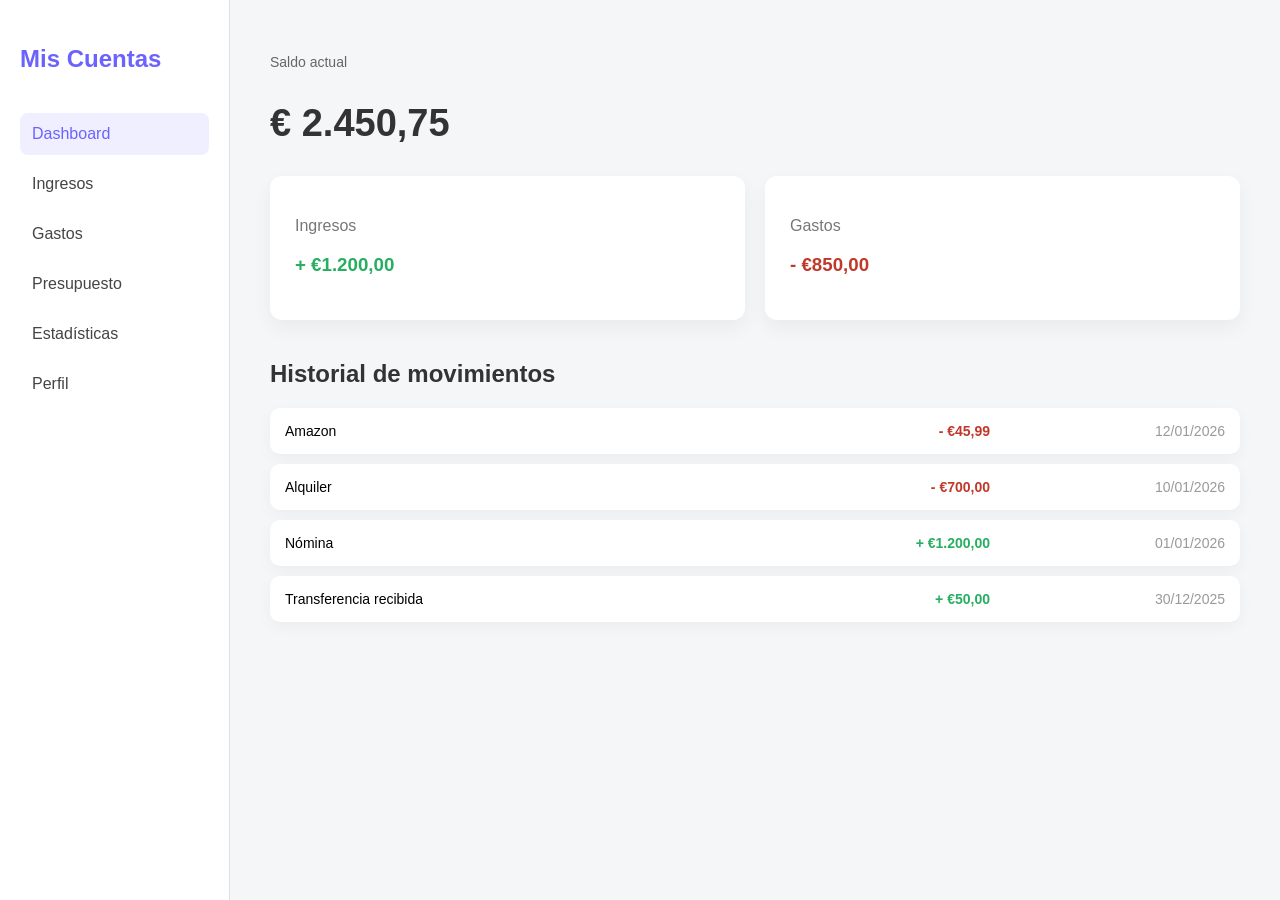
==== front/panel/index.html @ eefa3801 "añadimos panel de control" ====
<!DOCTYPE html>
<html lang="es">
<head>
  <meta charset="UTF-8">
  <title>Dashboard | Aplicación de Cuentas</title>
  <link rel="stylesheet" href="estilos/style.css">
</head>
<body>

<div class="app">

  <!-- SIDEBAR -->
  <aside class="sidebar">
    <h2 class="logo">Mis Cuentas</h2>
    <nav>
      <a class="active">Dashboard</a>
      <a>Ingresos</a>
      <a>Gastos</a>
      <a>Presupuesto</a>
      <a>Estadísticas</a>
      <a>Perfil</a>
    </nav>
  </aside>

  <!-- CONTENIDO -->
  <main class="content">

    <!-- SALDO -->
    <section class="saldo">
      <p class="label">Saldo actual</p>
      <h1 class="amount">€ 2.450,75</h1>
    </section>

    <!-- RESUMEN -->
    <section class="resumen">
      <div class="card">
        <p>Ingresos</p>
        <h3 class="ingresos">+ €1.200,00</h3>
      </div>

      <div class="card">
        <p>Gastos</p>
        <h3 class="gastos">- €850,00</h3>
      </div>
    </section>

    <!-- HISTORIAL -->
    <section class="historial">
      <h2>Historial de movimientos</h2>

      <div class="movimiento gasto">
        <span>Amazon</span>
        <span>- €45,99</span>
        <span>12/01/2026</span>
      </div>

      <div class="movimiento gasto">
        <span>Alquiler</span>
        <span>- €700,00</span>
        <span>10/01/2026</span>
      </div>

      <div class="movimiento ingreso">
        <span>Nómina</span>
        <span>+ €1.200,00</span>
        <span>01/01/2026</span>
      </div>

      <div class="movimiento ingreso">
        <span>Transferencia recibida</span>
        <span>+ €50,00</span>
        <span>30/12/2025</span>
      </div>

    </section>

  </main>

</div>

</body>
</html>
---- front/panel/estilos/style.css ----
* {
  box-sizing: border-box;
  font-family: Arial, Helvetica, sans-serif;
}

body {
  margin: 0;
  background-color: #f4f6f8;
}

/* LAYOUT */
.app {
  display: flex;
  height: 100vh;
}

/* SIDEBAR */
.sidebar {
  width: 230px;
  background: #ffffff;
  border-right: 1px solid #e0e0e0;
  padding: 25px 20px;
}

.logo {
  color: #6c63ff;
  margin-bottom: 40px;
}

.sidebar nav a {
  display: block;
  padding: 12px;
  margin-bottom: 8px;
  border-radius: 8px;
  color: #444;
  text-decoration: none;
  transition: background 0.2s;
}

.sidebar nav a:hover,
.sidebar nav a.active {
  background-color: #f0efff;
  color: #6c63ff;
}

/* CONTENIDO */
.content {
  flex: 1;
  padding: 40px;
  overflow-y: auto;
}

/* SALDO */
.saldo {
  margin-bottom: 30px;
}

.label {
  font-size: 14px;
  color: #666;
}

.amount {
  font-size: 38px;
  color: #333;
}

/* RESUMEN */
.resumen {
  display: flex;
  gap: 20px;
  margin-bottom: 40px;
}

.card {
  flex: 1;
  background: #ffffff;
  padding: 25px;
  border-radius: 12px;
  box-shadow: 0 8px 20px rgba(0,0,0,0.05);
}

.card p {
  color: #777;
  margin-bottom: 10px;
}

.ingresos {
  color: #27ae60;
}

.gastos {
  color: #c0392b;
}

/* HISTORIAL */
.historial h2 {
  margin-bottom: 20px;
  color: #333;
}

.movimiento {
  display: grid;
  grid-template-columns: 2fr 1fr 1fr;
  background: #ffffff;
  padding: 15px;
  border-radius: 10px;
  margin-bottom: 10px;
  box-shadow: 0 5px 15px rgba(0,0,0,0.04);
  font-size: 14px;
}

.movimiento span:nth-child(2) {
  text-align: right;
  font-weight: bold;
}

.movimiento span:nth-child(3) {
  text-align: right;
  color: #999;
}

.movimiento.ingreso span:nth-child(2) {
  color: #27ae60;
}

.movimiento.gasto span:nth-child(2) {
  color: #c0392b;
}
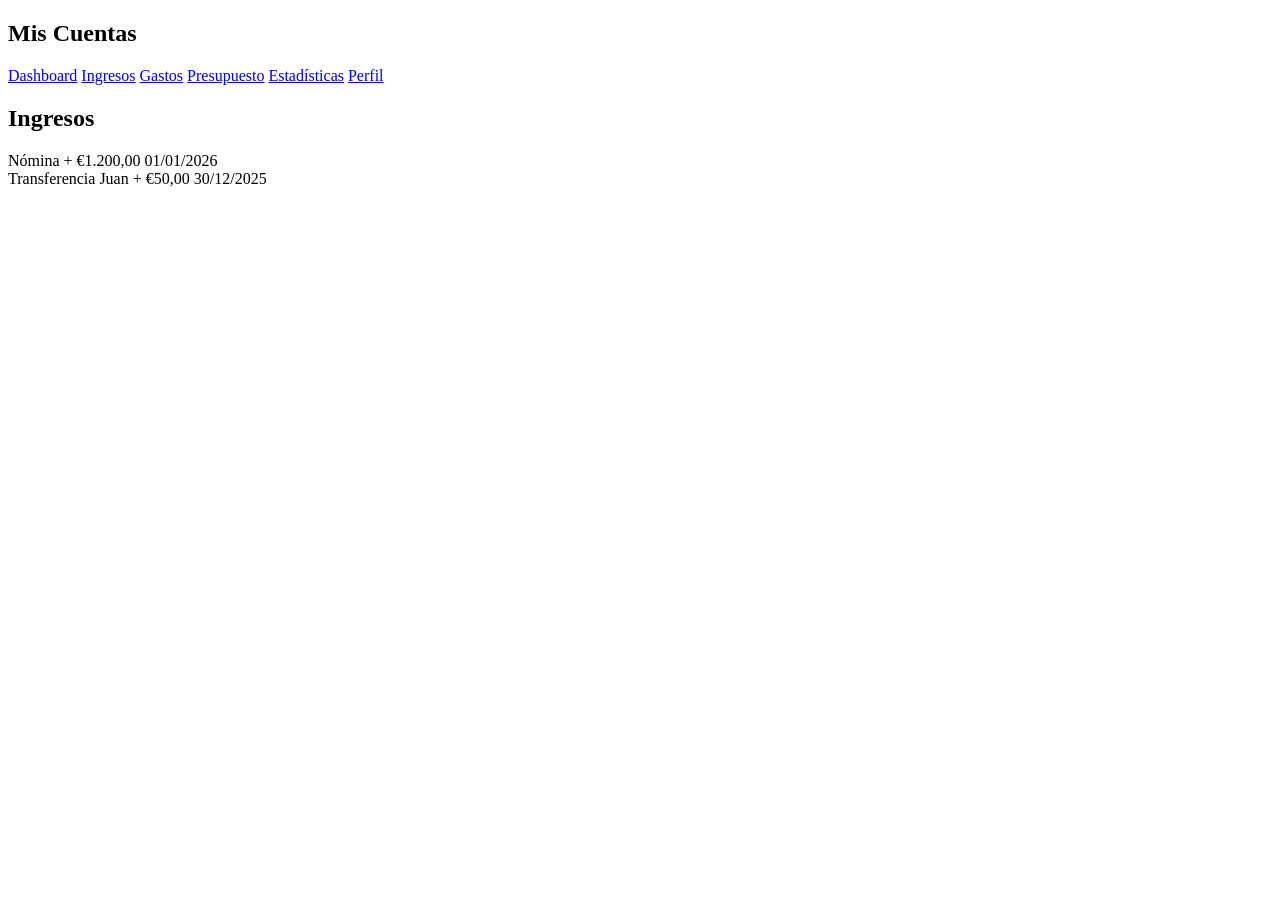
==== commit 77c6d85a: "modificaciones" ====
--- a/front/panel/index.html
+++ b/front/panel/index.html
@@ -2,8 +2,8 @@
 <html lang="es">
 <head>
   <meta charset="UTF-8">
-  <title>Dashboard | Aplicación de Cuentas</title>
-  <link rel="stylesheet" href="estilos/style.css">
+  <title>Ingresos | Aplicación de Cuentas</title>
+  <link rel="stylesheet" href="../estilo/style.css">
 </head>
 <body>
 
@@ -13,66 +13,32 @@
   <aside class="sidebar">
     <h2 class="logo">Mis Cuentas</h2>
     <nav>
-      <a class="active">Dashboard</a>
-      <a>Ingresos</a>
-      <a>Gastos</a>
-      <a>Presupuesto</a>
-      <a>Estadísticas</a>
-      <a>Perfil</a>
+      <a href="../index.html">Dashboard</a>
+      <a class="active" href="index.html">Ingresos</a>
+      <a href="../gastos/index.html">Gastos</a>
+      <a href="../presupuesto/index.html">Presupuesto</a>
+      <a href="../estadisticas/index.html">Estadísticas</a>
+      <a href="../perfil/index.html">Perfil</a>
     </nav>
   </aside>
 
   <!-- CONTENIDO -->
   <main class="content">
 
-    <!-- SALDO -->
-    <section class="saldo">
-      <p class="label">Saldo actual</p>
-      <h1 class="amount">€ 2.450,75</h1>
-    </section>
+    <h2>Ingresos</h2>
 
-    <!-- RESUMEN -->
-    <section class="resumen">
-      <div class="card">
-        <p>Ingresos</p>
-        <h3 class="ingresos">+ €1.200,00</h3>
-      </div>
-
-      <div class="card">
-        <p>Gastos</p>
-        <h3 class="gastos">- €850,00</h3>
-      </div>
-    </section>
-
-    <!-- HISTORIAL -->
-    <section class="historial">
-      <h2>Historial de movimientos</h2>
-
-      <div class="movimiento gasto">
-        <span>Amazon</span>
-        <span>- €45,99</span>
-        <span>12/01/2026</span>
-      </div>
-
-      <div class="movimiento gasto">
-        <span>Alquiler</span>
-        <span>- €700,00</span>
-        <span>10/01/2026</span>
-      </div>
-
+    <div class="lista-movimientos">
       <div class="movimiento ingreso">
         <span>Nómina</span>
         <span>+ €1.200,00</span>
         <span>01/01/2026</span>
       </div>
-
       <div class="movimiento ingreso">
-        <span>Transferencia recibida</span>
+        <span>Transferencia Juan</span>
         <span>+ €50,00</span>
         <span>30/12/2025</span>
       </div>
-
-    </section>
+    </div>
 
   </main>
 
@@ -81,3 +47,4 @@
 </body>
 </html>
 
+
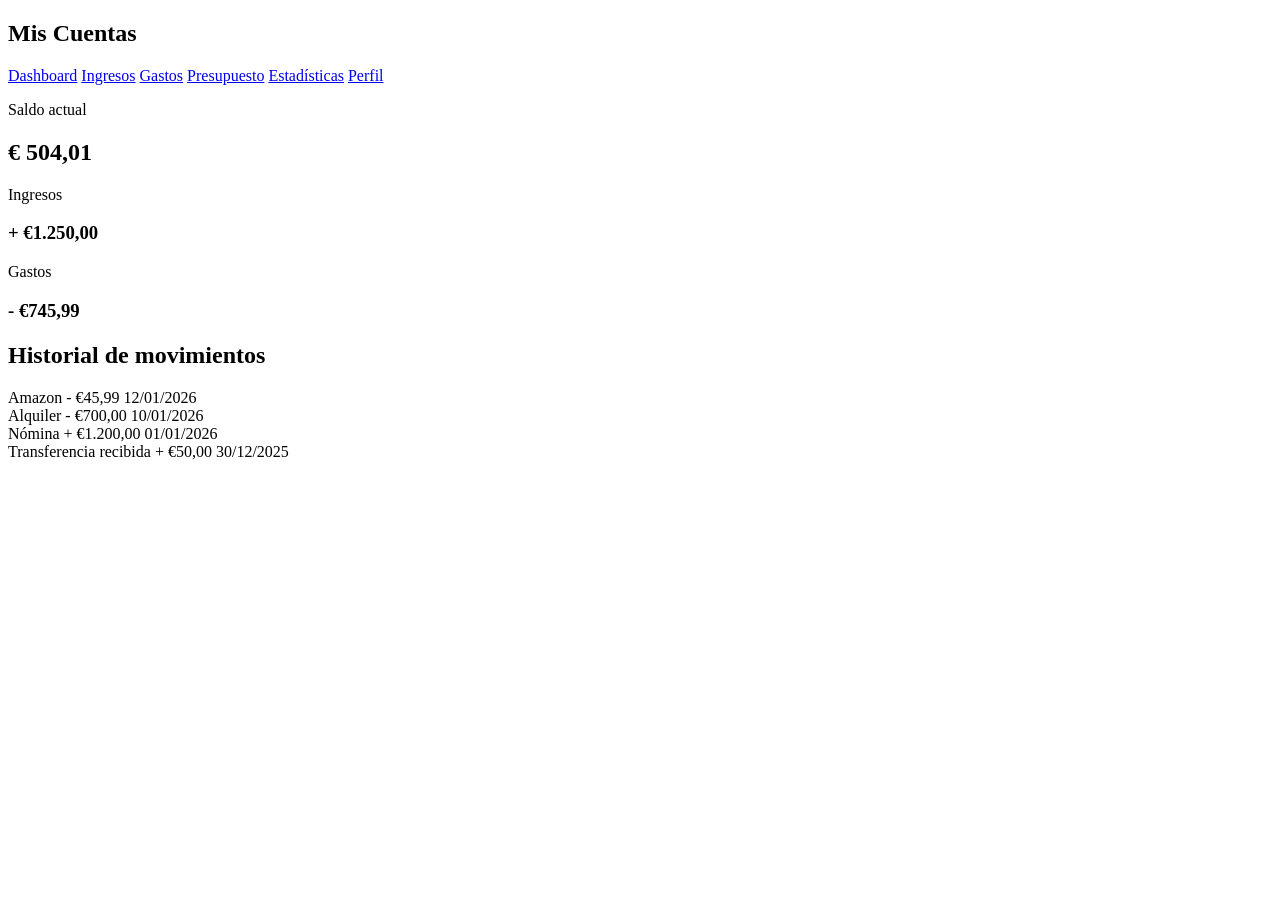
==== commit 5d19a648: "modificaciones" ====
--- a/front/panel/index.html
+++ b/front/panel/index.html
@@ -1,44 +1,73 @@
 <!DOCTYPE html>
 <html lang="es">
-<head>
-  <meta charset="UTF-8">
-  <title>Ingresos | Aplicación de Cuentas</title>
-  <link rel="stylesheet" href="../estilo/style.css">
-</head>
-<body>
+  <head>
+    <meta charset="UTF-8" />
+    <title>Ingresos | Aplicación de Cuentas</title>
+    <link rel="stylesheet" href="./estilo/style.css" />
+  </head>
+  <body>
+    <div class="app">
+      <!-- SIDEBAR -->
+      <aside class="sidebar">
+        <h2 class="logo">Mis Cuentas</h2>
+        <nav>
+          <a class="active" href="../panel/index.html">Dashboard</a>
+          <a href="../panel/apartados/ingresos/ingresos.html">Ingresos</a>
+          <a href="../panel/apartados/gastos/gastos.html">Gastos</a>
+          <a href="../panel/apartados/presupuestos/presupuestos.html">Presupuesto</a>
+          <a href="../panel/apartados/estadisticas/estadisticas.html">Estadísticas</a>
+          <a href="../panel/apartados/perfil/perfil.html">Perfil</a>
+        </nav>
+      </aside>
 
-<div class="app">
+    <!-- SALDO ACTUAL (CENTRADO Y EN RECUADRO) -->
+    <section class="saldo-card">
+      <p class="label">Saldo actual</p>
+      <h1 class="amount">€ 504,01</h1>
+    </section>
 
-  <!-- SIDEBAR -->
-  <aside class="sidebar">
-    <h2 class="logo">Mis Cuentas</h2>
-    <nav>
-      <a href="../index.html">Dashboard</a>
-      <a class="active" href="index.html">Ingresos</a>
-      <a href="../gastos/index.html">Gastos</a>
-      <a href="../presupuesto/index.html">Presupuesto</a>
-      <a href="../estadisticas/index.html">Estadísticas</a>
-      <a href="../perfil/index.html">Perfil</a>
-    </nav>
-  </aside>
+    <!-- RESUMEN -->
+    <section class="resumen">
+      <div class="card">
+        <p>Ingresos</p>
+        <h3 class="ingresos">+ €1.250,00</h3>
+      </div>
 
-  <!-- CONTENIDO -->
-  <main class="content">
+      <div class="card">
+        <p>Gastos</p>
+        <h3 class="gastos">- €745,99</h3>
+      </div>
+    </section>
 
-    <h2>Ingresos</h2>
+    <!-- HISTORIAL -->
+    <section class="historial">
+      <h2>Historial de movimientos</h2>
 
-    <div class="lista-movimientos">
+      <div class="movimiento gasto">
+        <span>Amazon</span>
+        <span>- €45,99</span>
+        <span>12/01/2026</span>
+      </div>
+
+      <div class="movimiento gasto">
+        <span>Alquiler</span>
+        <span>- €700,00</span>
+        <span>10/01/2026</span>
+      </div>
+
       <div class="movimiento ingreso">
         <span>Nómina</span>
         <span>+ €1.200,00</span>
         <span>01/01/2026</span>
       </div>
+
       <div class="movimiento ingreso">
-        <span>Transferencia Juan</span>
+        <span>Transferencia recibida</span>
         <span>+ €50,00</span>
         <span>30/12/2025</span>
       </div>
-    </div>
+
+    </section>
 
   </main>
 
@@ -47,4 +76,3 @@
 </body>
 </html>
 
-
